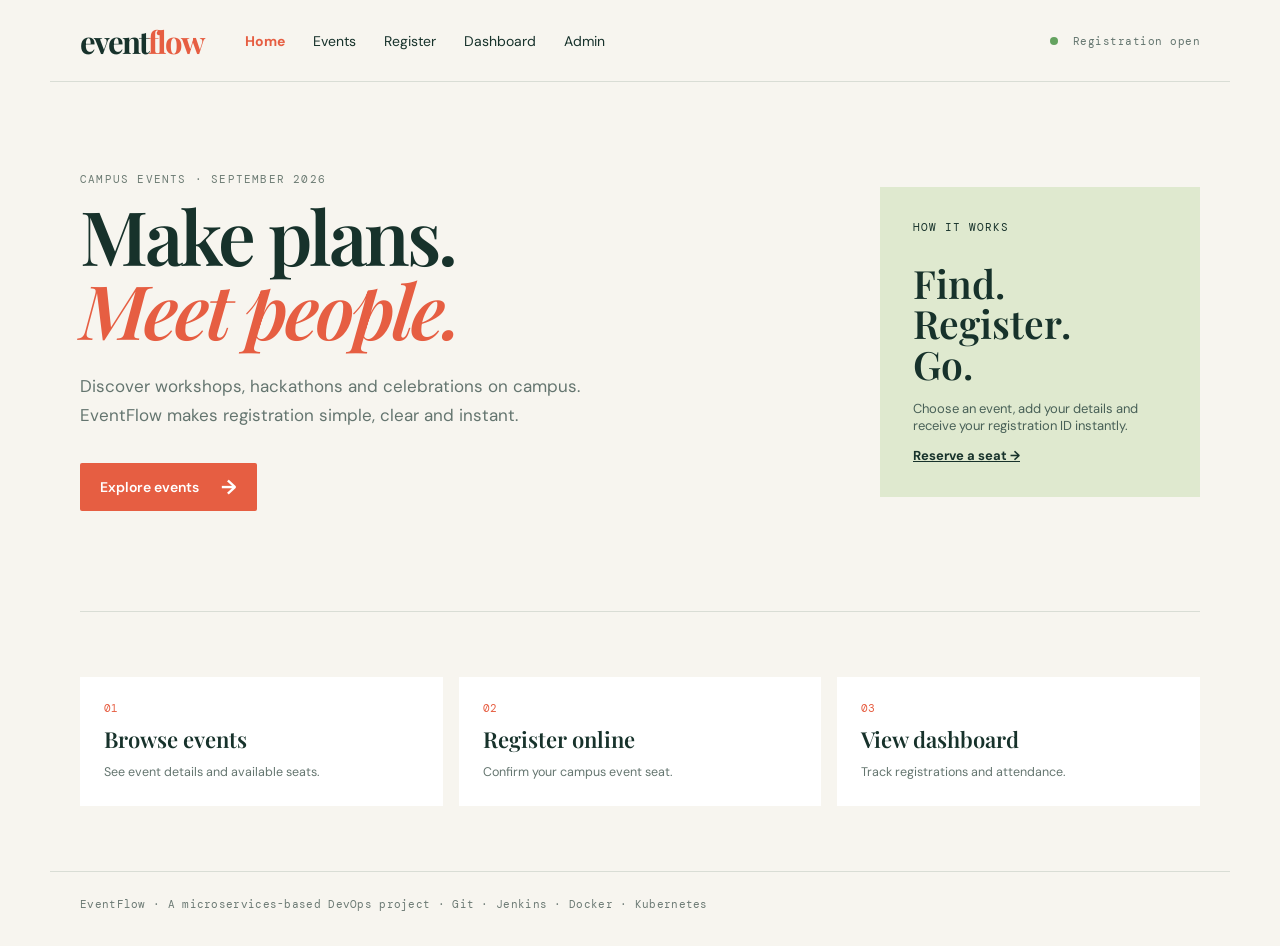
==== frontend/index.html @ 2d21d4d3 "Add EventFlow DevOps project" ====
<!doctype html><html lang="en"><head><meta charset="UTF-8"><meta name="viewport" content="width=device-width,initial-scale=1.0"><title>EventFlow | Home</title><link rel="stylesheet" href="style.css"></head><body><header class="topbar"><a class="brand" href="index.html">event<span>flow</span></a><nav><a class="active" href="index.html">Home</a><a href="events.html">Events</a><a href="register.html">Register</a><a href="dashboard.html">Dashboard</a><a href="admin.html">Admin</a></nav><span class="live"><i></i> Registration open</span></header><main><section class="hero"><div><p class="kicker">CAMPUS EVENTS · SEPTEMBER 2026</p><h1>Make plans.<br><em>Meet people.</em></h1><p class="lead">Discover workshops, hackathons and celebrations on campus. EventFlow makes registration simple, clear and instant.</p><a class="button coral" href="events.html">Explore events <b>→</b></a></div><div class="hero-card"><p>HOW IT WORKS</p><strong>Find.<br>Register.<br>Go.</strong><span>Choose an event, add your details and receive your registration ID instantly.</span><a href="register.html">Reserve a seat →</a></div></section><section class="section quick-links"><a href="events.html"><span>01</span><strong>Browse events</strong><small>See event details and available seats.</small></a><a href="register.html"><span>02</span><strong>Register online</strong><small>Confirm your campus event seat.</small></a><a href="dashboard.html"><span>03</span><strong>View dashboard</strong><small>Track registrations and attendance.</small></a></section></main><footer>EventFlow · A microservices-based DevOps project · Git · Jenkins · Docker · Kubernetes</footer><script src="app.js"></script></body></html>
---- frontend/style.css ----
@import url('https://fonts.googleapis.com/css2?family=DM+Mono&family=DM+Sans:wght@400;500;600;700&family=Playfair+Display:ital,wght@0,600;0,700;1,600&display=swap');
.topbar nav a.active{color:var(--coral);font-weight:700}.page-intro{padding:70px 0 45px}.page-intro h1{font:600 clamp(44px,6vw,70px)/1 'Playfair Display';letter-spacing:-3px;margin:0}.page-intro p:not(.kicker){color:var(--muted);font-size:16px;line-height:1.7;max-width:540px;margin:18px 0 0}.no-top{border-top:0;padding-top:20px}.quick-links{display:grid;grid-template-columns:repeat(3,1fr);gap:16px}.quick-links a{background:var(--white);padding:24px;text-decoration:none;color:var(--ink);display:grid;gap:9px}.quick-links span{font:11px 'DM Mono';color:var(--coral)}.quick-links strong{font:600 22px 'Playfair Display'}.quick-links small{color:var(--muted);line-height:1.5}.card-link{margin-top:16px;align-self:start;border-bottom:1px solid var(--ink);font:700 12px 'DM Sans';color:var(--ink);text-decoration:none;padding-bottom:4px}@media(max-width:720px){.quick-links{grid-template-columns:1fr}.page-intro{padding:50px 0 25px}}
.seat-stats{display:grid;grid-template-columns:repeat(3,1fr);gap:15px;margin-bottom:23px}.seat-stat{background:var(--white);padding:20px;border-top:3px solid var(--mint)}.seat-stat strong{font:600 22px 'Playfair Display';display:block}.seat-stat p{font:11px 'DM Mono';color:var(--muted);margin:7px 0}.seat-stat span{color:#4b635a;font-size:13px}.table-wrap{overflow-x:auto;background:var(--white)}table{width:100%;border-collapse:collapse;min-width:650px}th,td{text-align:left;padding:15px 18px;border-bottom:1px solid #e1e5df;font-size:13px}th{font:11px 'DM Mono';letter-spacing:.5px;color:var(--muted);background:#fbfaf7}td:first-child{font-weight:700}.status{color:#3b713f;font:11px 'DM Mono'}@media(max-width:720px){.seat-stats{grid-template-columns:1fr}}
:root{--ink:#17322b;--muted:#64756f;--paper:#f7f5ef;--line:#d9ddd5;--coral:#e65e42;--mint:#dfe9cf;--white:#fff}*{box-sizing:border-box}html{scroll-behavior:smooth}body{margin:0;background:var(--paper);color:var(--ink);font:15px 'DM Sans',sans-serif}.topbar,main,footer{max-width:1180px;margin:auto;padding-left:30px;padding-right:30px}.topbar{height:82px;display:flex;align-items:center;border-bottom:1px solid var(--line);gap:42px}.brand{font:700 31px 'Playfair Display',serif;color:var(--ink);text-decoration:none;letter-spacing:-2px}.brand span{color:var(--coral)}nav{display:flex;gap:28px}nav a{color:var(--ink);font-size:14px;text-decoration:none}.live{margin-left:auto;font:11px 'DM Mono';letter-spacing:.5px;color:var(--muted)}.live i{display:inline-block;width:8px;height:8px;background:#64a25f;border-radius:50%;margin-right:7px}.hero{display:grid;grid-template-columns:1fr 320px;align-items:center;gap:85px;padding:90px 0 100px}.kicker{font:11px 'DM Mono';letter-spacing:1.2px;color:#6d7c74;margin:0 0 12px}.hero h1,h2{font:600 clamp(42px,6vw,75px)/.99 'Playfair Display',serif;letter-spacing:-3px;margin:0}.hero h1 em{color:var(--coral);font-weight:600}.lead{max-width:500px;line-height:1.75;color:var(--muted);font-size:17px;margin:25px 0 32px}.button{display:inline-flex;align-items:center;gap:22px;border:0;border-radius:2px;padding:15px 20px;font:600 14px 'DM Sans';cursor:pointer;text-decoration:none}.button b{font-size:20px;line-height:12px}.coral{background:var(--coral);color:#fff}.dark{background:var(--ink);color:#fff}.hero-card{background:var(--mint);padding:33px;min-height:310px;display:flex;flex-direction:column}.hero-card p{font:11px 'DM Mono';letter-spacing:1px;margin:0}.hero-card strong{font:600 39px/1.05 'Playfair Display';margin:29px 0 15px}.hero-card span{color:#486057;font-size:13px}.hero-card a{margin-top:auto;color:var(--ink);font-weight:700;font-size:13px}.section{padding:65px 0;border-top:1px solid var(--line)}.heading{display:flex;justify-content:space-between;align-items:end;margin-bottom:28px}.heading h2,.registration h2{font-size:40px;letter-spacing:-2px}.muted{color:var(--muted);font-size:13px}.cards{display:grid;grid-template-columns:repeat(3,1fr);gap:17px}.card{background:var(--white);min-height:273px;padding:25px;display:flex;flex-direction:column}.date{font:11px 'DM Mono';color:var(--coral);letter-spacing:.4px}.card h3{font:600 28px/1.12 'Playfair Display';margin:18px 0 10px}.card p{font-size:13px;line-height:1.6;color:var(--muted);margin:0 0 17px}.card .meta{margin-top:auto;font-size:12px;color:#4c635a;line-height:1.7}.card button{background:transparent;border:0;border-bottom:1px solid var(--ink);padding:4px 0;color:var(--ink);font:700 12px 'DM Sans';text-align:left;cursor:pointer;align-self:start}.registration{display:grid;grid-template-columns:.9fr 1.1fr;gap:100px;align-items:center}.register-copy>p:not(.kicker){color:var(--muted);line-height:1.75;max-width:390px}.register-copy ol{list-style:none;margin:29px 0 0;padding:0;counter-reset:steps}.register-copy li{counter-increment:steps;border-top:1px solid var(--line);padding:11px 0;color:#52655d}.register-copy li:before{content:'0' counter(steps);font:11px 'DM Mono';color:var(--coral);margin-right:15px}.form-panel{background:var(--white);padding:32px}form{display:grid;gap:16px}label{font-size:12px;font-weight:700;color:#52655d}input,select,textarea{width:100%;display:block;margin-top:7px;border:1px solid #d5dbd3;padding:13px;background:#fff;color:var(--ink);font:14px 'DM Sans'}textarea{min-height:95px;resize:vertical}.confirmation{margin-top:21px;padding:18px;background:var(--mint);border-left:3px solid #73a268}.confirmation strong{display:block;font:600 23px 'Playfair Display';margin-bottom:5px}.confirmation span{font:11px 'DM Mono';color:#466158}.admin{padding-bottom:85px}.admin-form{grid-template-columns:1fr 1fr}.admin-form textarea,.admin-form button{grid-column:span 2}.admin-form input,.admin-form textarea{margin:0}#adminMessage{font-weight:600;color:#477044}footer{border-top:1px solid var(--line);padding-top:25px;padding-bottom:35px;color:#6c7a74;font:11px 'DM Mono';letter-spacing:.3px}@media(max-width:720px){.topbar{padding:0 18px}.topbar nav,.live{display:none}main,footer{padding-left:18px;padding-right:18px}.hero,.registration{grid-template-columns:1fr;gap:35px;padding:55px 0}.cards{grid-template-columns:1fr}.admin-form{grid-template-columns:1fr}.admin-form textarea,.admin-form button{grid-column:auto}.section{padding:48px 0}.heading h2,.registration h2{font-size:35px}}
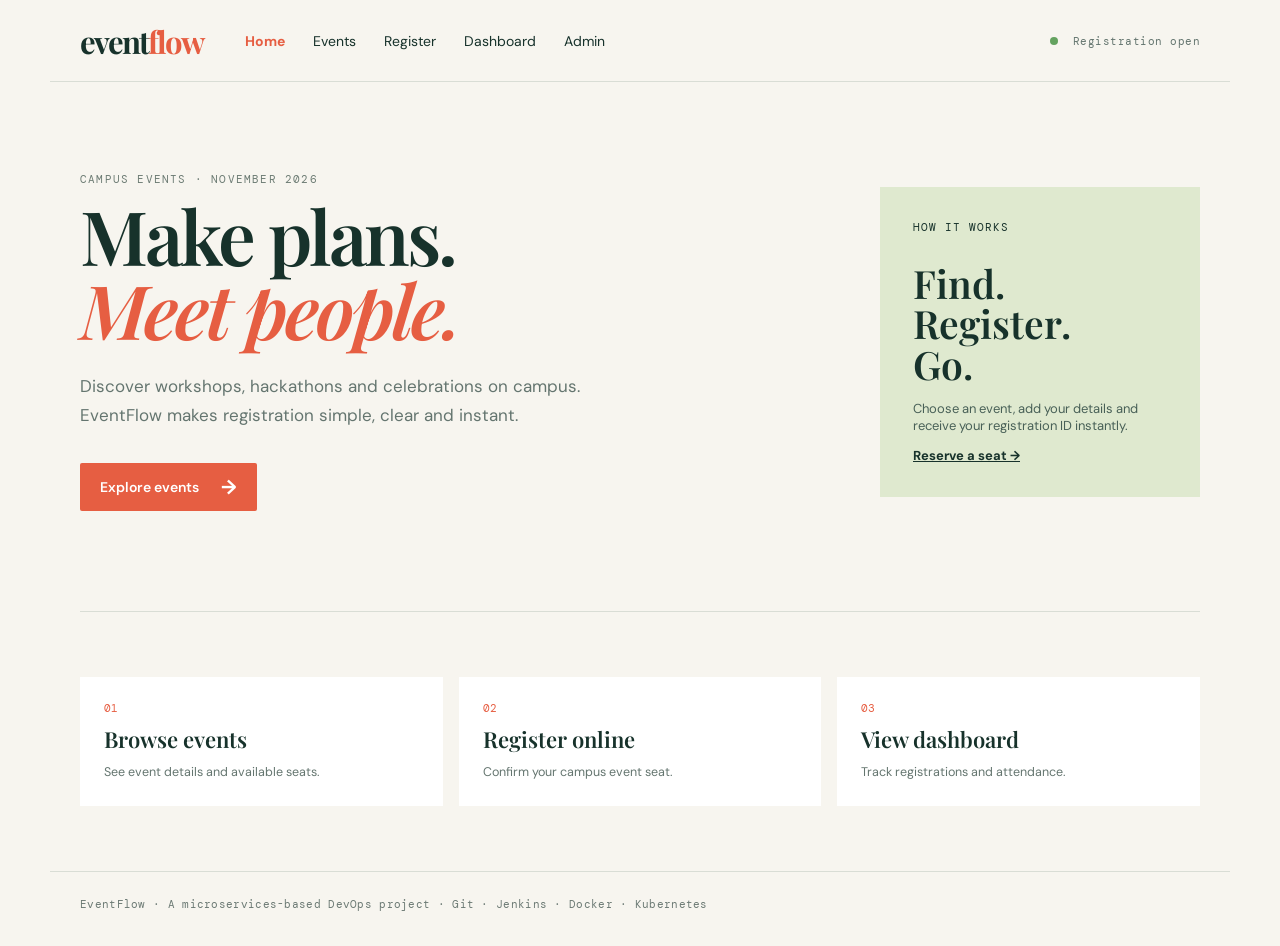
==== commit 13f8e58d: "Show events while services start" ====
--- a/frontend/index.html
+++ b/frontend/index.html
@@ -1 +1 @@
-<!doctype html><html lang="en"><head><meta charset="UTF-8"><meta name="viewport" content="width=device-width,initial-scale=1.0"><title>EventFlow | Home</title><link rel="stylesheet" href="style.css"></head><body><header class="topbar"><a class="brand" href="index.html">event<span>flow</span></a><nav><a class="active" href="index.html">Home</a><a href="events.html">Events</a><a href="register.html">Register</a><a href="dashboard.html">Dashboard</a><a href="admin.html">Admin</a></nav><span class="live"><i></i> Registration open</span></header><main><section class="hero"><div><p class="kicker">CAMPUS EVENTS · SEPTEMBER 2026</p><h1>Make plans.<br><em>Meet people.</em></h1><p class="lead">Discover workshops, hackathons and celebrations on campus. EventFlow makes registration simple, clear and instant.</p><a class="button coral" href="events.html">Explore events <b>→</b></a></div><div class="hero-card"><p>HOW IT WORKS</p><strong>Find.<br>Register.<br>Go.</strong><span>Choose an event, add your details and receive your registration ID instantly.</span><a href="register.html">Reserve a seat →</a></div></section><section class="section quick-links"><a href="events.html"><span>01</span><strong>Browse events</strong><small>See event details and available seats.</small></a><a href="register.html"><span>02</span><strong>Register online</strong><small>Confirm your campus event seat.</small></a><a href="dashboard.html"><span>03</span><strong>View dashboard</strong><small>Track registrations and attendance.</small></a></section></main><footer>EventFlow · A microservices-based DevOps project · Git · Jenkins · Docker · Kubernetes</footer><script src="app.js"></script></body></html>
+<!doctype html><html lang="en"><head><meta charset="UTF-8"><meta name="viewport" content="width=device-width,initial-scale=1.0"><title>EventFlow | Home</title><link rel="stylesheet" href="style.css"></head><body><header class="topbar"><a class="brand" href="index.html">event<span>flow</span></a><nav><a class="active" href="index.html">Home</a><a href="events.html">Events</a><a href="register.html">Register</a><a href="dashboard.html">Dashboard</a><a href="admin.html">Admin</a></nav><span class="live"><i></i> Registration open</span></header><main><section class="hero"><div><p class="kicker">CAMPUS EVENTS · NOVEMBER 2026</p><h1>Make plans.<br><em>Meet people.</em></h1><p class="lead">Discover workshops, hackathons and celebrations on campus. EventFlow makes registration simple, clear and instant.</p><a class="button coral" href="events.html">Explore events <b>→</b></a></div><div class="hero-card"><p>HOW IT WORKS</p><strong>Find.<br>Register.<br>Go.</strong><span>Choose an event, add your details and receive your registration ID instantly.</span><a href="register.html">Reserve a seat →</a></div></section><section class="section quick-links"><a href="events.html"><span>01</span><strong>Browse events</strong><small>See event details and available seats.</small></a><a href="register.html"><span>02</span><strong>Register online</strong><small>Confirm your campus event seat.</small></a><a href="dashboard.html"><span>03</span><strong>View dashboard</strong><small>Track registrations and attendance.</small></a></section></main><footer>EventFlow · A microservices-based DevOps project · Git · Jenkins · Docker · Kubernetes</footer><script src="app.js"></script></body></html>
